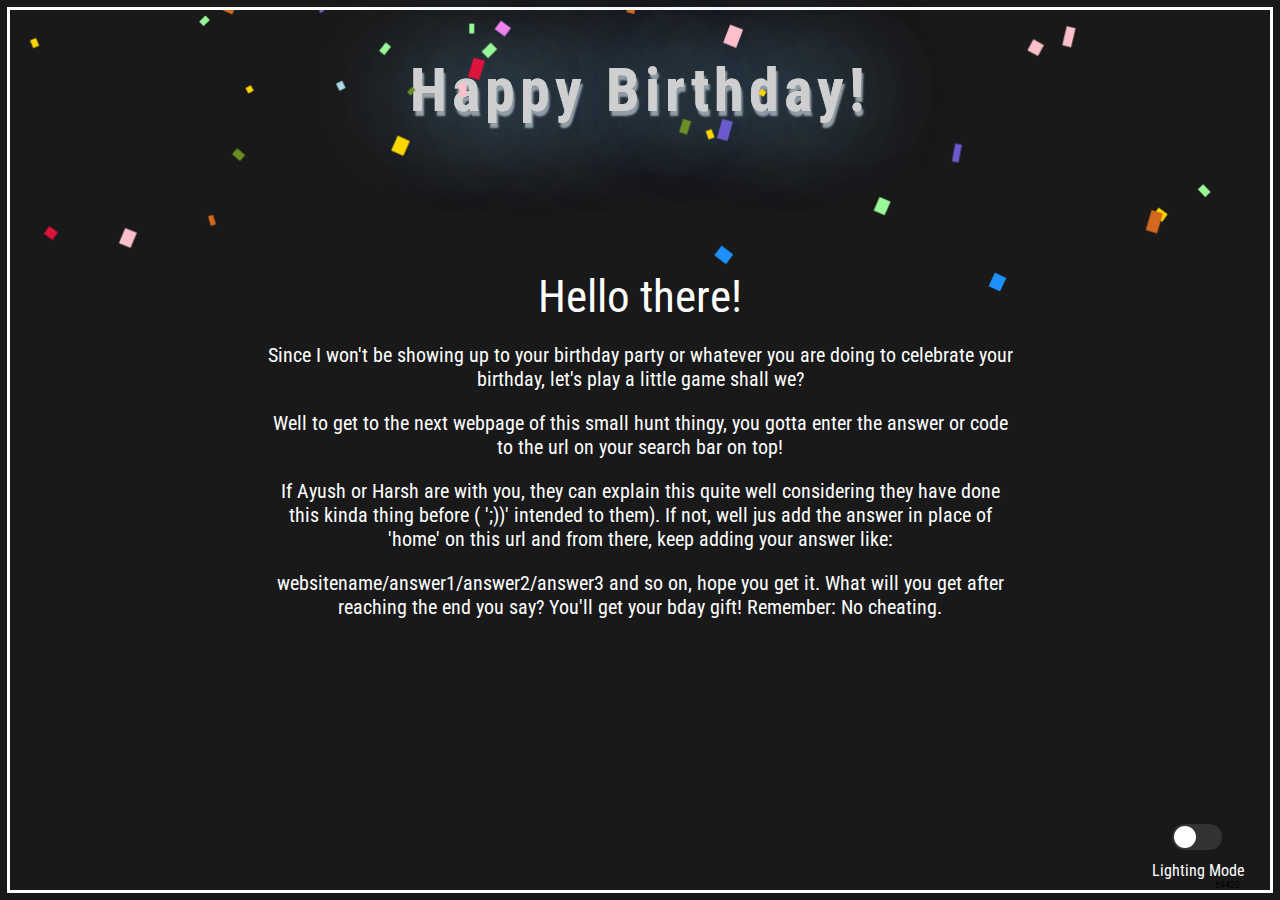
==== index.html @ 3f722873 "beta 1.0" ====
<html>
    <head>
        <meta charset="UTF-8">
        <meta name="viewport" content="width=device-width, initial-scale=1.0">
        <link rel="stylesheet" href="style.css">
       
    </head>
    <body>
        <div class="lightingmode">
            <input type="checkbox" class="checkbox" id="chk" />
            <label class="label" for="chk">
                <div class="ball"></div>
            </label>
        </div>
        <div class="lightclass">Lighting Mode</div>
        <div class="emboss-txt">Happy Birthday!</div>
        <div class="info">
            <p1>Hello there!</p1> 
            <p>Since I won't be showing up to your birthday party or whatever you are doing to celebrate your birthday, 
            let's play a little game shall we?</p>
            <p>Well to get to the next webpage of this small hunt thingy, you gotta enter the answer or code to
            the url on your search bar on top!<p> 
            <p>If Ayush or Harsh are with you, they can explain this quite well considering they have done this kinda 
            thing before ( ';))' intended to them). If not, well jus add the answer in place of 'home' on this url and from there, keep adding your answer
            like:<p>  
            <p>websitename/answer1/answer2/answer3 and so on, hope you get it. What will you get after reaching the end you say? You'll get your bday 
            gift! Remember: No cheating.<p>
        </div>
    </body>
    <script src="lightingmode.js"></script>
    <script src="anticheat.js"></script>
    <script src="confetti.js"></script>
    <script src="anticheathome.js"></script>



</html>
---- style.css ----
@import url('https://fonts.googleapis.com/css2?family=Roboto+Condensed:wght@300&display=swap');

* {
    box-sizing: border-box;
}

p1{
    font-size: 45px;
    padding: 60px;
    margin: 30px;
}

body {
    background-color: rgb(25, 25, 25);
    display: flex;
    align-content: center;
    font-color: black;
    padding-top: 10px;
    justify-content: center;
    height: 100vh;
    width: 100vw;
    margin: 0;
    transition: background 0.3s linear;
    color: #ffffff;
    outline: 3px solid #ffffff;
    outline-offset: -10px;
}

body.dark {
    background: #ffffff;
    color: #000000;
    outline: 3px solid #000000;
}

.garb1{
    position: absolute;
    max-width: 800px;
    max-height: 1500px;
}

.canvasBackground {
    position: absolute;
    max-width: 800px;
    max-height: 1500px;
}

.lightclass {
    position: absolute;
    bottom: 20;
    right: 35;
}


.emboss-txt {
    font-size: 60px;
    position: absolute;
    letter-spacing: 5px;
    opacity: 1;
    top: 55px;
    font-weight: bolder;
    color: rgb(207,207,207);
    transition: ease-in 8s;
    text-shadow: 2px 5px 2px rgb(167,167,167), 1px 1px 120px rgba(255,255,255,0.9);
    animation: cycle2 0.5s linear infinite;
    /*0px 0px 1px rgb(167,167,167),
                0px 1px 1px rgb(167,167,167),
                0px 2px 1px rgb(167,167,167)
                1px 1px 1px rgb(167,167,167),
                1px 2px 1px rgb(167,167,167),
                1px 3px 1px rgb(167,167,167),
                
                2px 2px 1px rgb(167,167,167),
                2px 3px 1px rgb(167,167,167),
                2px 4px 1px rgb(167,167,167),
                1px 1px 120px rgba(255,255,255,0.5);
                /*3d layers*/
}

@keyframes cycle2 {
    0% {
        transform: translate(5px, 5px) rotate(0deg);
    }

    10% {
        transform: translate(-5px, -7px) rotate(-2deg);
    }

    20% {
        transform: translate(-8px, 3px) rotate(1deg);
    }

    30% {
        transform: translate(6px, 7px) rotate(0deg);
    }

    40% {
        transform: translate(5px, -5px) rotate(1deg);
    }

    50% {
        transform: translate(-3px, 2px) rotate(-2deg);
    }

    60% {
        transform: translate(-6px, 5px) rotate(0deg);
    }

    70% {
        transform: translate(4px, 7px) rotate(-1deg);
    }

    80% {
        transform: translate(-5px, -5px) rotate(2deg);
    }

    90% {
        transform: translate(3px, 5px) rotate(0deg);
    }
}

.emboss-txt::after {
    content: "Happy Birthday!";
    font-size: 60px;
    letter-spacing: 5px;
    position: absolute;
    top: 0;
    left: 0;
    text-shadow: 0px 0px 100px rgba(11,124,199,0.9);
    animation: cycle 0.5s linear infinite;
}

@keyframes cycle {
    0% {
        text-shadow: 0px 0px 100px rgba(11,124,199,0.9);
        transform: translate(5px, 5px) rotate(0deg);
    }

    10% {
        transform: translate(-5px, -7px) rotate(-2deg);
    }

    20% {
        text-shadow: 0px 0px 100px rgba(168,11,199,0.9);
        transform: translate(-8px, 3px) rotate(1deg);
    }

    30% {
        transform: translate(6px, 7px) rotate(0deg);
    }

    40% {
        text-shadow: 0px 0px 100px rgba(11,199,96,0.9);
        transform: translate(5px, -5px) rotate(1deg);
    }

    50% {
        transform: translate(-3px, 2px) rotate(-2deg);
    }

    60% {
        text-shadow: 0px 0px 100px rgba(199,11,11,0.9);
        transform: translate(-6px, 5px) rotate(0deg);
    }

    70% {
        transform: translate(4px, 7px) rotate(-1deg);
    }

    80% {
        text-shadow: 0px 0px 100px rgba(199,96,11,0.9);
        transform: translate(-5px, -5px) rotate(2deg);
    }

    90% {
        transform: translate(3px, 5px) rotate(0deg);
    }
}



.info {
    justify-content: center;
    align-items: center;
    text-align: center;
    position: absolute;
    max-height: 500px;
    max-width: 750px;
    top: 30%;
    margin-left: 6px;
    margin-right: 6px;
    font-size: 20px;
}

.checkbox {
    opacity: 0;
    position: absolute;
}

.label {
    background-color: #333;
    position: absolute;
    right: 45.5;
    bottom: 50;
    border-radius: 50px;
    cursor: pointer;
    display: flex;
    padding-top: 10px;
    padding-bottom: 10px;
    align-items: center;
    margin-right: 1%;
    justify-content: center;
    height: 26px;
    width: 50px;
    transform: scale(1);
}

.hint1{
    color: black;
}

.Heading {
    font-size: 55;
    position: absolute;
    top: 50px;
}


.label .ball {
    background-color: #fff;
    border-radius: 50%;
    position: absolute;
    text-align: center;
    color: #000000;
    top: 2px;
    left: 2px;
    height: 22px;
    width: 22px;
    transform: translateX(0px);
    transition: transform 0.2s linear;
}

.checkbox:checked + .label .ball {
    transform: translateX(24px);
}


.fa-moon {
    color: #f1c40f;
}

.fa-sun {
    color: #f39c12;
}

button:hover {
    cursor: pointer;
}

div {
    font-family: 'Roboto Condensed', sans-serif;
    align-items: center;
}
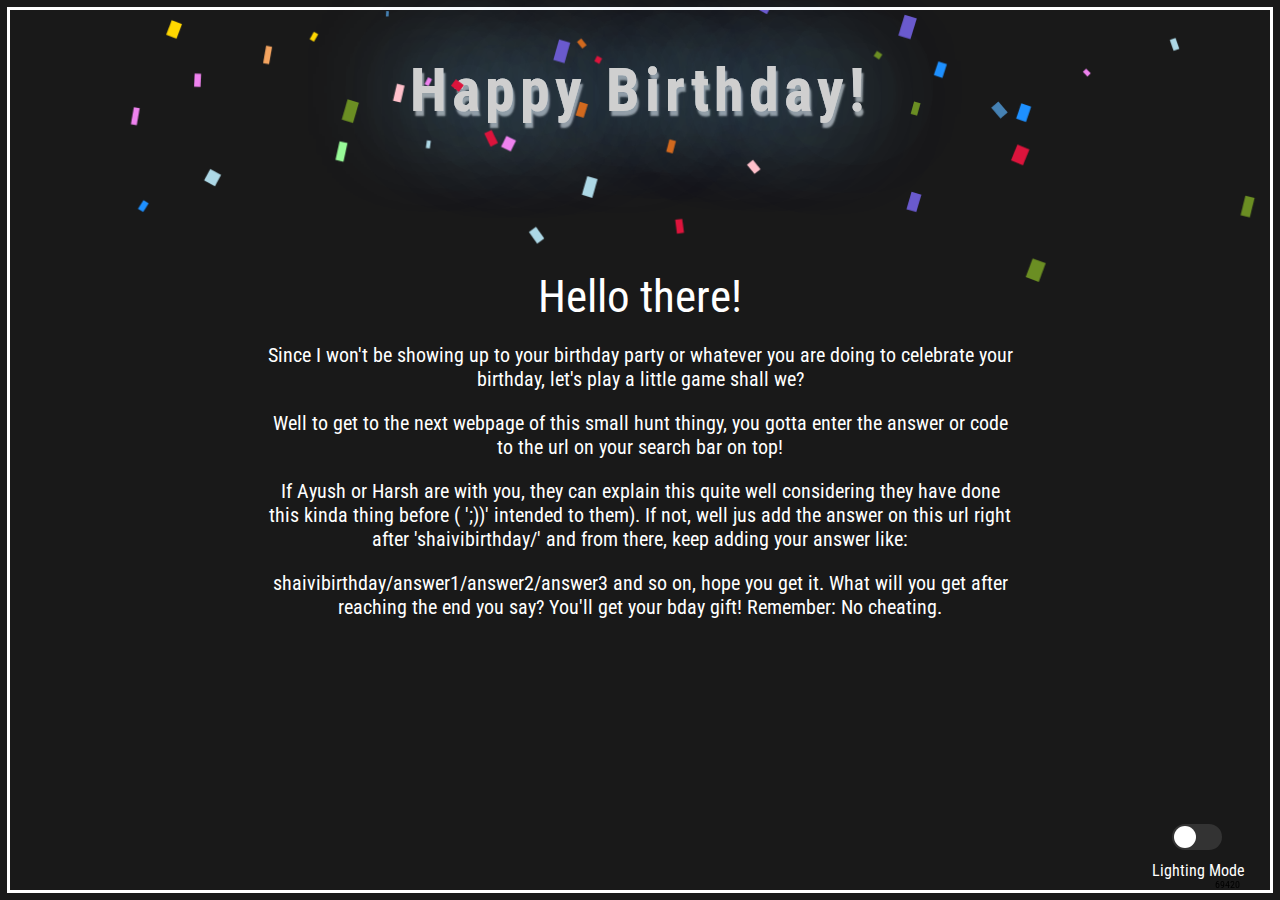
==== commit e4754d88: "beta 1.01" ====
--- a/index.html
+++ b/index.html
@@ -21,9 +21,9 @@
             <p>Well to get to the next webpage of this small hunt thingy, you gotta enter the answer or code to
             the url on your search bar on top!<p> 
             <p>If Ayush or Harsh are with you, they can explain this quite well considering they have done this kinda 
-            thing before ( ';))' intended to them). If not, well jus add the answer in place of 'home' on this url and from there, keep adding your answer
+            thing before ( ';))' intended to them). If not, well jus add the answer on this url right after 'shaivibirthday/' and from there, keep adding your answer
             like:<p>  
-            <p>websitename/answer1/answer2/answer3 and so on, hope you get it. What will you get after reaching the end you say? You'll get your bday 
+            <p>shaivibirthday/answer1/answer2/answer3 and so on, hope you get it. What will you get after reaching the end you say? You'll get your bday 
             gift! Remember: No cheating.<p>
         </div>
     </body>
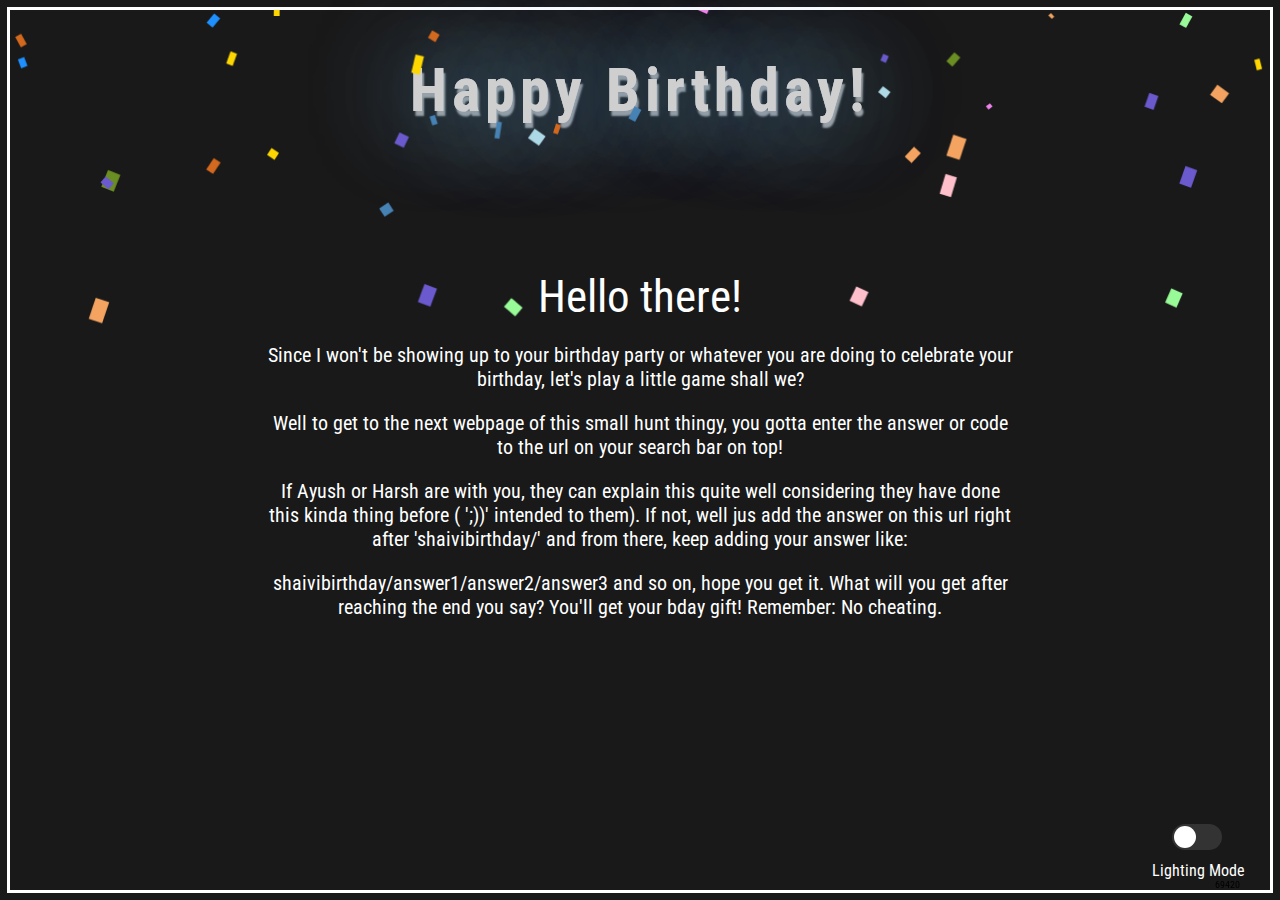
==== commit 7dc002d5: "beta 1.02" ====
--- a/index.html
+++ b/index.html
@@ -1,10 +1,12 @@
 <html>
-    <head>
-        <meta charset="UTF-8">
-        <meta name="viewport" content="width=device-width, initial-scale=1.0">
-        <link rel="stylesheet" href="style.css">
-       
-    </head>
+<head>
+    <meta charset="UTF-8">
+    <meta name="viewport" content="width=device-width, initial-scale=1.0">
+    <link rel="stylesheet" href="style.css">
+    <title>Happi Birthday uwu</title>
+    <link rel="icon" type="image/x-icon" href="https://cdn.discordapp.com/attachments/775944283039203359/1050271903748726815/2Q.png">
+
+</head>
     <body>
         <div class="lightingmode">
             <input type="checkbox" class="checkbox" id="chk" />
